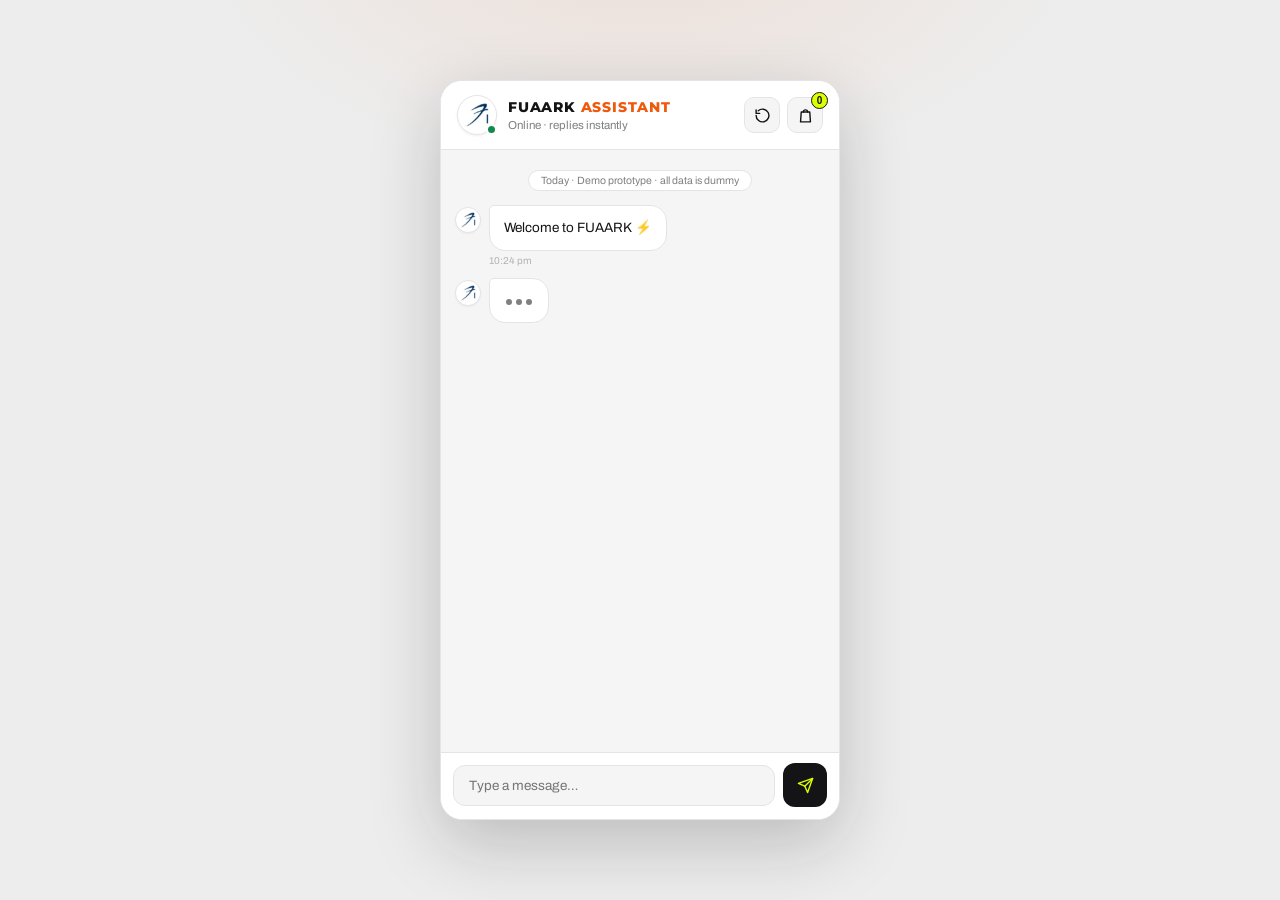
==== index.html @ 64914249 "feat: add ecommerce-chatbot and GitHub Actions Pages deployment" ====
<!DOCTYPE html>
<html lang="en">
<head>
  <meta charset="UTF-8">
  <meta http-equiv="refresh" content="0; url=ecommerce-chatbot/">
  <meta name="viewport" content="width=device-width, initial-scale=1.0">
  <title>FUAARK Shopping Assistant — Redirecting...</title>
  <script>
    window.location.replace("ecommerce-chatbot/");
  </script>
</head>
<body style="font-family: -apple-system, BlinkMacSystemFont, 'Segoe UI', Roboto, sans-serif; display: grid; place-items: center; min-height: 100vh; margin: 0; background: #ededed; color: #141416;">
  <div style="text-align: center; padding: 24px;">
    <h2>FUAARK Shopping Assistant</h2>
    <p>Redirecting to <a href="ecommerce-chatbot/" style="color: #ef590c; font-weight: 600;">ecommerce-chatbot/</a>...</p>
  </div>
</body>
</html>
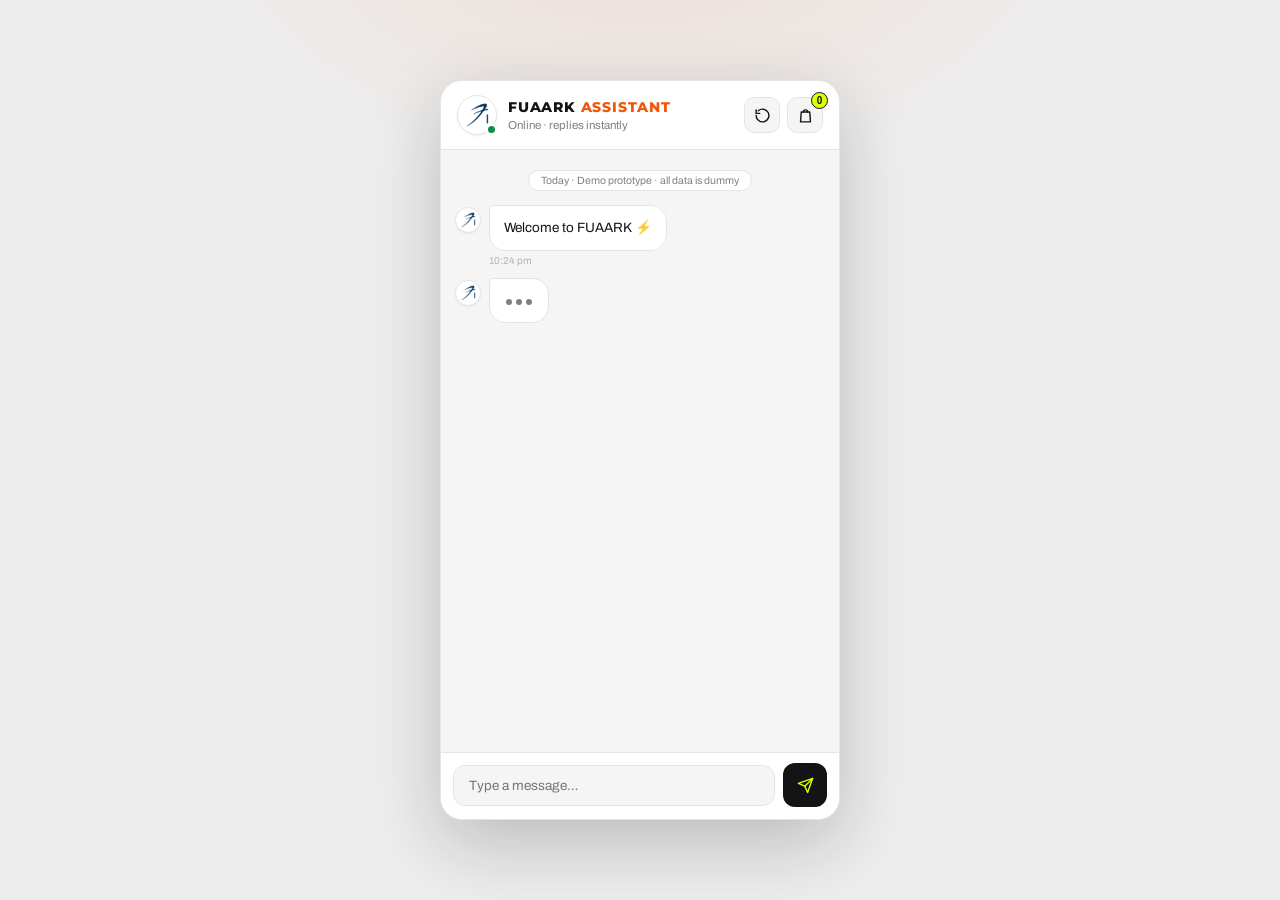
==== commit f8f3eaef: "feat: rename folder to ecommerce-chatbot-12" ====
--- a/index.html
+++ b/index.html
@@ -2,17 +2,17 @@
 <html lang="en">
 <head>
   <meta charset="UTF-8">
-  <meta http-equiv="refresh" content="0; url=ecommerce-chatbot/">
+  <meta http-equiv="refresh" content="0; url=ecommerce-chatbot-12/">
   <meta name="viewport" content="width=device-width, initial-scale=1.0">
   <title>FUAARK Shopping Assistant — Redirecting...</title>
   <script>
-    window.location.replace("ecommerce-chatbot/");
+    window.location.replace("ecommerce-chatbot-12/");
   </script>
 </head>
 <body style="font-family: -apple-system, BlinkMacSystemFont, 'Segoe UI', Roboto, sans-serif; display: grid; place-items: center; min-height: 100vh; margin: 0; background: #ededed; color: #141416;">
   <div style="text-align: center; padding: 24px;">
     <h2>FUAARK Shopping Assistant</h2>
-    <p>Redirecting to <a href="ecommerce-chatbot/" style="color: #ef590c; font-weight: 600;">ecommerce-chatbot/</a>...</p>
+    <p>Redirecting to <a href="ecommerce-chatbot-12/" style="color: #ef590c; font-weight: 600;">ecommerce-chatbot-12/</a>...</p>
   </div>
 </body>
 </html>
